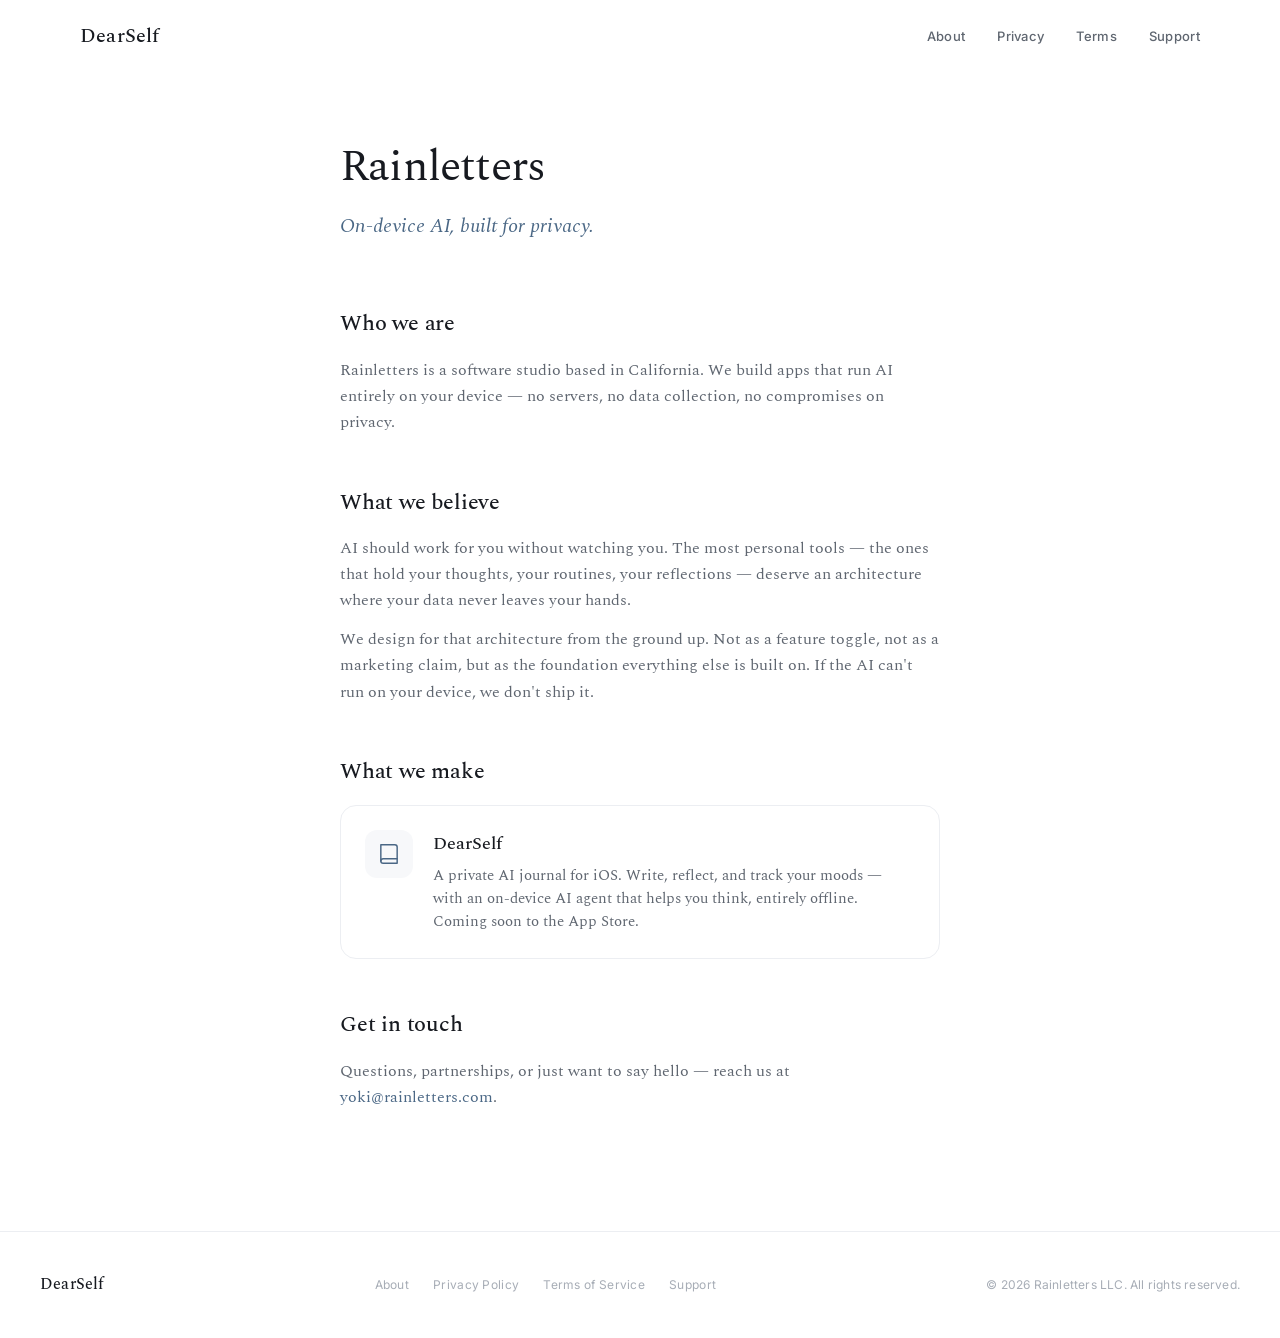
==== about.html @ c1f1ed00 "Initial website for DearSelf — landing, privacy, terms, support, about pages Static site for GitHub " ====
<!DOCTYPE html>
<html lang="en">
<head>
<meta charset="utf-8" />
<title>About — Rainletters</title>
<meta name="viewport" content="width=device-width, initial-scale=1" />
<link rel="preconnect" href="https://fonts.googleapis.com" />
<link rel="preconnect" href="https://fonts.gstatic.com" crossorigin />
<link href="https://fonts.googleapis.com/css2?family=Spectral:ital,wght@0,300;0,400;0,500;0,600;1,300;1,400&family=Inter:wght@400;500;600&display=swap" rel="stylesheet" />
<link rel="stylesheet" href="style.css" />
</head>
<body>

<nav class="nav">
  <a href="/" class="nav-logo">DearSelf</a>
  <div class="nav-links">
    <a href="/about.html">About</a>
    <a href="/privacy.html">Privacy</a>
    <a href="/terms.html">Terms</a>
    <a href="/support.html">Support</a>
  </div>
</nav>

<div class="about-page">
  <section class="about-hero">
    <h1>Rainletters</h1>
    <p class="about-tagline">On-device AI, built for privacy.</p>
  </section>

  <section class="about-body">
    <div class="about-block">
      <h2>Who we are</h2>
      <p>
        Rainletters is a software studio based in California. We build apps
        that run AI entirely on your device — no servers, no data collection,
        no compromises on privacy.
      </p>
    </div>

    <div class="about-block">
      <h2>What we believe</h2>
      <p>
        AI should work for you without watching you. The most personal
        tools — the ones that hold your thoughts, your routines, your
        reflections — deserve an architecture where your data never
        leaves your hands.
      </p>
      <p>
        We design for that architecture from the ground up. Not as a feature
        toggle, not as a marketing claim, but as the foundation everything
        else is built on. If the AI can't run on your device, we don't ship it.
      </p>
    </div>

    <div class="about-block">
      <h2>What we make</h2>
      <div class="about-product">
        <div class="about-product-icon">
          <svg width="28" height="28" viewBox="0 0 24 24" fill="none" stroke="#4a6785" stroke-width="1.25" stroke-linecap="round" stroke-linejoin="round">
            <path d="M5 4 H 17 A 2 2 0 0 1 19 6 V 20 H 7 A 2 2 0 0 1 5 18 Z" />
            <path d="M5 18 A 2 2 0 0 1 7 16 H 19" />
          </svg>
        </div>
        <div>
          <h3><a href="/">DearSelf</a></h3>
          <p>
            A private AI journal for iOS. Write, reflect, and track your
            moods — with an on-device AI agent that helps you think, entirely
            offline. Coming soon to the App Store.
          </p>
        </div>
      </div>
    </div>

    <div class="about-block">
      <h2>Get in touch</h2>
      <p>
        Questions, partnerships, or just want to say hello — reach us at
        <a href="mailto:yoki@rainletters.com">yoki@rainletters.com</a>.
      </p>
    </div>
  </section>
</div>

<footer class="footer">
  <div class="footer-inner">
    <div class="footer-brand">DearSelf</div>
    <div class="footer-links">
      <a href="/about.html">About</a>
      <a href="/privacy.html">Privacy Policy</a>
      <a href="/terms.html">Terms of Service</a>
      <a href="/support.html">Support</a>
    </div>
    <div class="footer-copy">&copy; 2026 Rainletters LLC. All rights reserved.</div>
  </div>
</footer>

</body>
</html>
---- style.css ----
/* DearSelf — Website Styles
   Palette & typography from the app's "Quiet" default theme */

:root {
  --paper: #ffffff;
  --tint: #f7f8fa;
  --ink: #171a20;
  --ink2: #5f6670;
  --ink3: #a7adb6;
  --rule: #eceef2;
  --hair: #e2e5ea;
  --accent: #4a6785;
  --serif: "Spectral", "Cormorant Garamond", Georgia, serif;
  --sans: "Inter", -apple-system, BlinkMacSystemFont, system-ui, sans-serif;
}

*, *::before, *::after {
  margin: 0;
  padding: 0;
  box-sizing: border-box;
}

html {
  font-size: 16px;
  -webkit-font-smoothing: antialiased;
  -moz-osx-font-smoothing: grayscale;
  scroll-behavior: smooth;
}

body {
  font-family: var(--sans);
  color: var(--ink);
  background: var(--paper);
  line-height: 1.6;
}

/* ── Nav ────────────────────────────────────────────────────── */

.nav {
  display: flex;
  align-items: center;
  justify-content: space-between;
  padding: 20px 40px;
  max-width: 1200px;
  margin: 0 auto;
}

.nav-logo {
  font-family: var(--serif);
  font-size: 20px;
  font-weight: 500;
  color: var(--ink);
  text-decoration: none;
  letter-spacing: 0.2px;
}

.nav-links {
  display: flex;
  gap: 32px;
}

.nav-links a {
  font-family: var(--sans);
  font-size: 13px;
  font-weight: 500;
  color: var(--ink2);
  text-decoration: none;
  letter-spacing: 0.3px;
  transition: color 0.15s;
}

.nav-links a:hover {
  color: var(--ink);
}

/* ── Hero ───────────────────────────────────────────────────── */

.hero {
  display: flex;
  align-items: center;
  justify-content: center;
  gap: 80px;
  padding: 80px 40px 60px;
  max-width: 1200px;
  margin: 0 auto;
}

.hero-text {
  max-width: 480px;
  flex-shrink: 0;
}

.hero-text h1 {
  font-family: var(--serif);
  font-size: 52px;
  font-weight: 400;
  line-height: 1.1;
  letter-spacing: -0.8px;
  color: var(--ink);
}

.hero-text h1 em {
  font-style: italic;
  color: var(--accent);
}

.hero-sub {
  font-family: var(--serif);
  font-size: 18px;
  line-height: 1.65;
  color: var(--ink2);
  margin-top: 24px;
  font-weight: 400;
}

.hero-cta {
  margin-top: 36px;
}

.badge {
  display: inline-block;
  font-family: var(--sans);
  font-size: 12px;
  font-weight: 500;
  letter-spacing: 1.2px;
  text-transform: uppercase;
  color: var(--accent);
  padding: 10px 22px;
  border: 1px solid var(--rule);
  border-radius: 999px;
}

/* ── Phone mockup ───────────────────────────────────────────── */

.hero-device {
  flex-shrink: 0;
}

.phone-frame {
  width: 280px;
  height: 580px;
  border-radius: 36px;
  background: var(--paper);
  box-shadow:
    0 40px 80px rgba(0,0,0,0.10),
    0 0 0 1px rgba(0,0,0,0.08);
  overflow: hidden;
  position: relative;
}

.phone-notch {
  position: absolute;
  top: 8px;
  left: 50%;
  transform: translateX(-50%);
  width: 90px;
  height: 26px;
  border-radius: 16px;
  background: #000;
  z-index: 10;
}

.phone-screen {
  padding: 52px 0 0;
  height: 100%;
  display: flex;
  flex-direction: column;
}

.screen-bar {
  display: flex;
  align-items: center;
  justify-content: space-between;
  padding: 8px 18px 6px;
}

.screen-title {
  font-family: var(--serif);
  font-size: 14px;
  font-weight: 500;
  letter-spacing: 0.2px;
}

.screen-heading {
  padding: 4px 18px 12px;
  display: flex;
  align-items: baseline;
  gap: 8px;
}

.screen-heading-main {
  font-family: var(--serif);
  font-size: 22px;
  font-weight: 400;
  letter-spacing: -0.3px;
}

.screen-heading-meta {
  font-family: var(--sans);
  font-size: 9px;
  color: var(--ink3);
  letter-spacing: 0.4px;
}

.screen-entries {
  flex: 1;
  overflow: hidden;
  padding: 0;
}

.screen-entry {
  display: flex;
  align-items: flex-start;
  gap: 0;
  padding: 10px 18px 12px;
  border-top: 1px solid var(--rule);
}

.entry-date {
  width: 42px;
  flex-shrink: 0;
  padding-top: 1px;
}

.entry-day {
  font-family: var(--serif);
  font-size: 24px;
  font-weight: 400;
  line-height: 0.95;
  letter-spacing: -0.8px;
  display: block;
}

.entry-day-cont {
  display: block;
  width: 1px;
  height: 12px;
  background: var(--hair);
  margin: 6px auto 0;
}

.entry-month {
  font-family: var(--sans);
  font-size: 8px;
  letter-spacing: 1.2px;
  text-transform: uppercase;
  color: var(--ink3);
  margin-top: 3px;
  display: block;
}

.entry-body {
  flex: 1;
  min-width: 0;
  padding: 0 10px 0 4px;
}

.entry-mood {
  font-family: var(--sans);
  font-size: 9px;
  font-weight: 500;
  letter-spacing: 0.6px;
  text-transform: uppercase;
  margin-bottom: 3px;
}

.entry-title {
  font-family: var(--serif);
  font-size: 13px;
  font-weight: 500;
  line-height: 1.25;
  margin-bottom: 2px;
}

.entry-preview {
  font-family: var(--serif);
  font-size: 11px;
  line-height: 1.45;
  color: var(--ink2);
  display: -webkit-box;
  -webkit-line-clamp: 2;
  -webkit-box-orient: vertical;
  overflow: hidden;
}

.entry-visual {
  width: 40px;
  height: 40px;
  border-radius: 10px;
  flex-shrink: 0;
  display: flex;
  align-items: center;
  justify-content: center;
  background: var(--tint);
  border: 1px solid var(--rule);
}

.entry-photo {
  overflow: hidden;
  padding: 0;
  background: none;
}

.entry-photo img {
  width: 100%;
  height: 100%;
  object-fit: cover;
  display: block;
}

/* ── Mood strip ─────────────────────────────────────────────── */

.moods-strip {
  padding: 40px 40px;
  border-top: 1px solid var(--rule);
  border-bottom: 1px solid var(--rule);
}

.moods-inner {
  max-width: 800px;
  margin: 0 auto;
  display: flex;
  justify-content: center;
  gap: 28px;
  flex-wrap: wrap;
}

.mood-item {
  display: flex;
  flex-direction: column;
  align-items: center;
  gap: 8px;
}

.mood-ring {
  width: 52px;
  height: 52px;
  border-radius: 52px;
  background: var(--ring-bg, #f7f8fa);
  border: 1px solid var(--ring-border, #eceef2);
  display: flex;
  align-items: center;
  justify-content: center;
  transition: transform 0.2s ease, box-shadow 0.2s ease;
}

.mood-ring:hover {
  transform: translateY(-2px);
  box-shadow: 0 4px 12px rgba(0,0,0,0.06);
}

.mood-item span {
  font-family: var(--serif);
  font-style: italic;
  font-size: 13px;
  color: var(--ink2);
}

/* ── Features ───────────────────────────────────────────────── */

.features {
  padding: 100px 40px;
  max-width: 1200px;
  margin: 0 auto;
}

.section-header {
  text-align: center;
  margin-bottom: 64px;
}

.section-header h2 {
  font-family: var(--serif);
  font-size: 36px;
  font-weight: 400;
  letter-spacing: -0.5px;
}

.section-header p {
  font-family: var(--serif);
  font-size: 17px;
  color: var(--ink2);
  margin-top: 12px;
  max-width: 520px;
  margin-left: auto;
  margin-right: auto;
  line-height: 1.6;
}

.features-grid {
  display: grid;
  grid-template-columns: repeat(3, 1fr);
  gap: 32px;
}

.feature-card {
  padding: 32px;
  border-radius: 16px;
  border: 1px solid var(--rule);
  background: var(--paper);
  transition: box-shadow 0.2s ease, transform 0.2s ease;
}

.feature-card:hover {
  box-shadow: 0 8px 32px rgba(0,0,0,0.05);
  transform: translateY(-2px);
}

.feature-icon {
  width: 48px;
  height: 48px;
  border-radius: 12px;
  background: var(--tint);
  display: flex;
  align-items: center;
  justify-content: center;
  margin-bottom: 20px;
}

.feature-card h3 {
  font-family: var(--serif);
  font-size: 19px;
  font-weight: 500;
  margin-bottom: 10px;
  letter-spacing: -0.2px;
}

.feature-card p {
  font-family: var(--serif);
  font-size: 14.5px;
  line-height: 1.6;
  color: var(--ink2);
}

/* ── Privacy callout ────────────────────────────────────────── */

.privacy-callout {
  padding: 80px 40px;
  background: var(--tint);
  border-top: 1px solid var(--rule);
  border-bottom: 1px solid var(--rule);
}

.callout-inner {
  max-width: 640px;
  margin: 0 auto;
  text-align: center;
}

.callout-icon {
  margin-bottom: 24px;
}

.callout-inner h2 {
  font-family: var(--serif);
  font-size: 32px;
  font-weight: 400;
  line-height: 1.25;
  letter-spacing: -0.4px;
}

.callout-inner p {
  font-family: var(--serif);
  font-size: 16px;
  line-height: 1.7;
  color: var(--ink2);
  margin-top: 20px;
}

.text-link {
  display: inline-block;
  font-family: var(--sans);
  font-size: 13px;
  font-weight: 500;
  color: var(--accent);
  text-decoration: none;
  margin-top: 20px;
  letter-spacing: 0.2px;
  transition: color 0.15s;
}

.text-link:hover {
  color: var(--ink);
}

/* ── Coming soon ────────────────────────────────────────────── */

.coming-soon {
  padding: 100px 40px;
  text-align: center;
  max-width: 640px;
  margin: 0 auto;
}

.mascot {
  margin-bottom: 28px;
}

.mascot-disc {
  width: 140px;
  height: 140px;
  border-radius: 140px;
  background: radial-gradient(ellipse at 32% 28%, #e8b88a 0%, #cf9460 75%, #b97f48 100%);
  box-shadow: 0 18px 36px rgba(176,108,52,0.22), 0 4px 12px rgba(176,108,52,0.14);
  display: flex;
  align-items: center;
  justify-content: center;
  margin: 0 auto;
}

.coming-soon h2 {
  font-family: var(--serif);
  font-size: 32px;
  font-weight: 400;
  letter-spacing: -0.4px;
}

.coming-soon p {
  font-family: var(--serif);
  font-size: 16px;
  color: var(--ink2);
  margin-top: 12px;
  line-height: 1.6;
}

/* ── Footer ─────────────────────────────────────────────────── */

.footer {
  border-top: 1px solid var(--rule);
  padding: 40px;
}

.footer-inner {
  max-width: 1200px;
  margin: 0 auto;
  display: flex;
  align-items: center;
  justify-content: space-between;
  flex-wrap: wrap;
  gap: 20px;
}

.footer-brand {
  font-family: var(--serif);
  font-size: 16px;
  font-weight: 500;
  color: var(--ink);
  letter-spacing: 0.2px;
}

.footer-links {
  display: flex;
  gap: 24px;
}

.footer-links a {
  font-family: var(--sans);
  font-size: 12px;
  color: var(--ink3);
  text-decoration: none;
  letter-spacing: 0.3px;
  transition: color 0.15s;
}

.footer-links a:hover {
  color: var(--ink);
}

.footer-copy {
  font-family: var(--sans);
  font-size: 12px;
  color: var(--ink3);
  letter-spacing: 0.2px;
}

/* ── Legal pages ────────────────────────────────────────────── */

.legal {
  max-width: 680px;
  margin: 0 auto;
  padding: 60px 40px 120px;
}

.legal h1 {
  font-family: var(--serif);
  font-size: 38px;
  font-weight: 400;
  letter-spacing: -0.5px;
  margin-bottom: 8px;
}

.legal .legal-date {
  font-family: var(--sans);
  font-size: 12px;
  color: var(--ink3);
  letter-spacing: 0.6px;
  text-transform: uppercase;
  margin-bottom: 48px;
  display: block;
}

.legal h2 {
  font-family: var(--serif);
  font-size: 22px;
  font-weight: 500;
  margin-top: 48px;
  margin-bottom: 16px;
  letter-spacing: -0.2px;
}

.legal h3 {
  font-family: var(--serif);
  font-size: 17px;
  font-weight: 500;
  margin-top: 32px;
  margin-bottom: 12px;
}

.legal p {
  font-family: var(--serif);
  font-size: 15.5px;
  line-height: 1.7;
  color: var(--ink2);
  margin-bottom: 16px;
}

.legal ul, .legal ol {
  font-family: var(--serif);
  font-size: 15.5px;
  line-height: 1.7;
  color: var(--ink2);
  margin-bottom: 16px;
  padding-left: 24px;
}

.legal li {
  margin-bottom: 8px;
}

.legal a {
  color: var(--accent);
  text-decoration: none;
  transition: color 0.15s;
}

.legal a:hover {
  color: var(--ink);
}

.legal strong {
  color: var(--ink);
  font-weight: 500;
}

/* ── Support page ───────────────────────────────────────────── */

.support-section {
  max-width: 680px;
  margin: 0 auto;
  padding: 60px 40px 120px;
}

.support-section h1 {
  font-family: var(--serif);
  font-size: 38px;
  font-weight: 400;
  letter-spacing: -0.5px;
  margin-bottom: 12px;
}

.support-section .support-intro {
  font-family: var(--serif);
  font-size: 17px;
  color: var(--ink2);
  line-height: 1.65;
  margin-bottom: 48px;
}

.support-card {
  padding: 32px;
  border: 1px solid var(--rule);
  border-radius: 16px;
  margin-bottom: 24px;
}

.support-card h2 {
  font-family: var(--serif);
  font-size: 20px;
  font-weight: 500;
  margin-bottom: 8px;
}

.support-card p {
  font-family: var(--serif);
  font-size: 15px;
  color: var(--ink2);
  line-height: 1.6;
}

.support-card a {
  color: var(--accent);
  text-decoration: none;
}

.support-card a:hover {
  color: var(--ink);
}

.contact-form {
  margin-top: 24px;
  display: flex;
  flex-direction: column;
  gap: 16px;
}

.form-field {
  display: flex;
  flex-direction: column;
  gap: 6px;
}

.form-field label {
  font-family: var(--sans);
  font-size: 12px;
  font-weight: 500;
  color: var(--ink2);
  letter-spacing: 0.4px;
}

.form-field input,
.form-field textarea {
  font-family: var(--serif);
  font-size: 15px;
  padding: 10px 14px;
  border: 1px solid var(--rule);
  border-radius: 10px;
  background: var(--paper);
  color: var(--ink);
  outline: none;
  transition: border-color 0.15s;
  line-height: 1.5;
}

.form-field input:focus,
.form-field textarea:focus {
  border-color: var(--accent);
}

.form-field textarea {
  min-height: 120px;
  resize: vertical;
}

.form-submit {
  font-family: var(--sans);
  font-size: 13px;
  font-weight: 500;
  letter-spacing: 0.3px;
  color: var(--paper);
  background: var(--ink);
  border: none;
  padding: 12px 28px;
  border-radius: 999px;
  cursor: pointer;
  align-self: flex-start;
  transition: background 0.15s;
}

.form-submit:hover {
  background: var(--accent);
}

/* ── About page ─────────────────────────────────────────────── */

.about-page {
  max-width: 680px;
  margin: 0 auto;
  padding: 60px 40px 120px;
}

.about-hero {
  margin-bottom: 64px;
}

.about-hero h1 {
  font-family: var(--serif);
  font-size: 44px;
  font-weight: 400;
  letter-spacing: -0.8px;
}

.about-tagline {
  font-family: var(--serif);
  font-size: 20px;
  font-style: italic;
  color: var(--accent);
  margin-top: 8px;
}

.about-body {
  display: flex;
  flex-direction: column;
  gap: 48px;
}

.about-block h2 {
  font-family: var(--serif);
  font-size: 22px;
  font-weight: 500;
  letter-spacing: -0.2px;
  margin-bottom: 16px;
}

.about-block p {
  font-family: var(--serif);
  font-size: 15.5px;
  line-height: 1.7;
  color: var(--ink2);
  margin-bottom: 12px;
}

.about-block p:last-child {
  margin-bottom: 0;
}

.about-block a {
  color: var(--accent);
  text-decoration: none;
  transition: color 0.15s;
}

.about-block a:hover {
  color: var(--ink);
}

.about-product {
  display: flex;
  gap: 20px;
  align-items: flex-start;
  padding: 24px;
  border: 1px solid var(--rule);
  border-radius: 16px;
}

.about-product-icon {
  width: 48px;
  height: 48px;
  border-radius: 12px;
  background: var(--tint);
  display: flex;
  align-items: center;
  justify-content: center;
  flex-shrink: 0;
}

.about-product h3 {
  font-family: var(--serif);
  font-size: 18px;
  font-weight: 500;
  margin-bottom: 6px;
}

.about-product h3 a {
  color: var(--ink);
  text-decoration: none;
  transition: color 0.15s;
}

.about-product h3 a:hover {
  color: var(--accent);
}

.about-product p {
  font-family: var(--serif);
  font-size: 14.5px;
  line-height: 1.6;
  color: var(--ink2);
  margin-bottom: 0;
}

/* ── Responsive ─────────────────────────────────────────────── */

@media (max-width: 900px) {
  .hero {
    flex-direction: column;
    text-align: center;
    gap: 48px;
    padding: 60px 24px 40px;
  }

  .hero-text {
    max-width: 100%;
  }

  .hero-text h1 {
    font-size: 38px;
  }

  .features-grid {
    grid-template-columns: repeat(2, 1fr);
    gap: 24px;
  }

  .nav {
    padding: 16px 24px;
  }

  .nav-links {
    gap: 20px;
  }

  .features,
  .privacy-callout,
  .coming-soon {
    padding-left: 24px;
    padding-right: 24px;
  }
}

@media (max-width: 600px) {
  .hero-text h1 {
    font-size: 32px;
  }

  .hero-sub {
    font-size: 16px;
  }

  .phone-frame {
    width: 240px;
    height: 500px;
    border-radius: 30px;
  }

  .features-grid {
    grid-template-columns: 1fr;
  }

  .moods-inner {
    gap: 16px;
  }

  .mood-ring {
    width: 44px;
    height: 44px;
  }

  .mood-ring svg {
    width: 20px;
    height: 20px;
  }

  .footer-inner {
    flex-direction: column;
    text-align: center;
    gap: 12px;
  }

  .legal,
  .support-section {
    padding: 40px 20px 80px;
  }

  .legal h1,
  .support-section h1 {
    font-size: 30px;
  }

  .callout-inner h2 {
    font-size: 26px;
  }
}
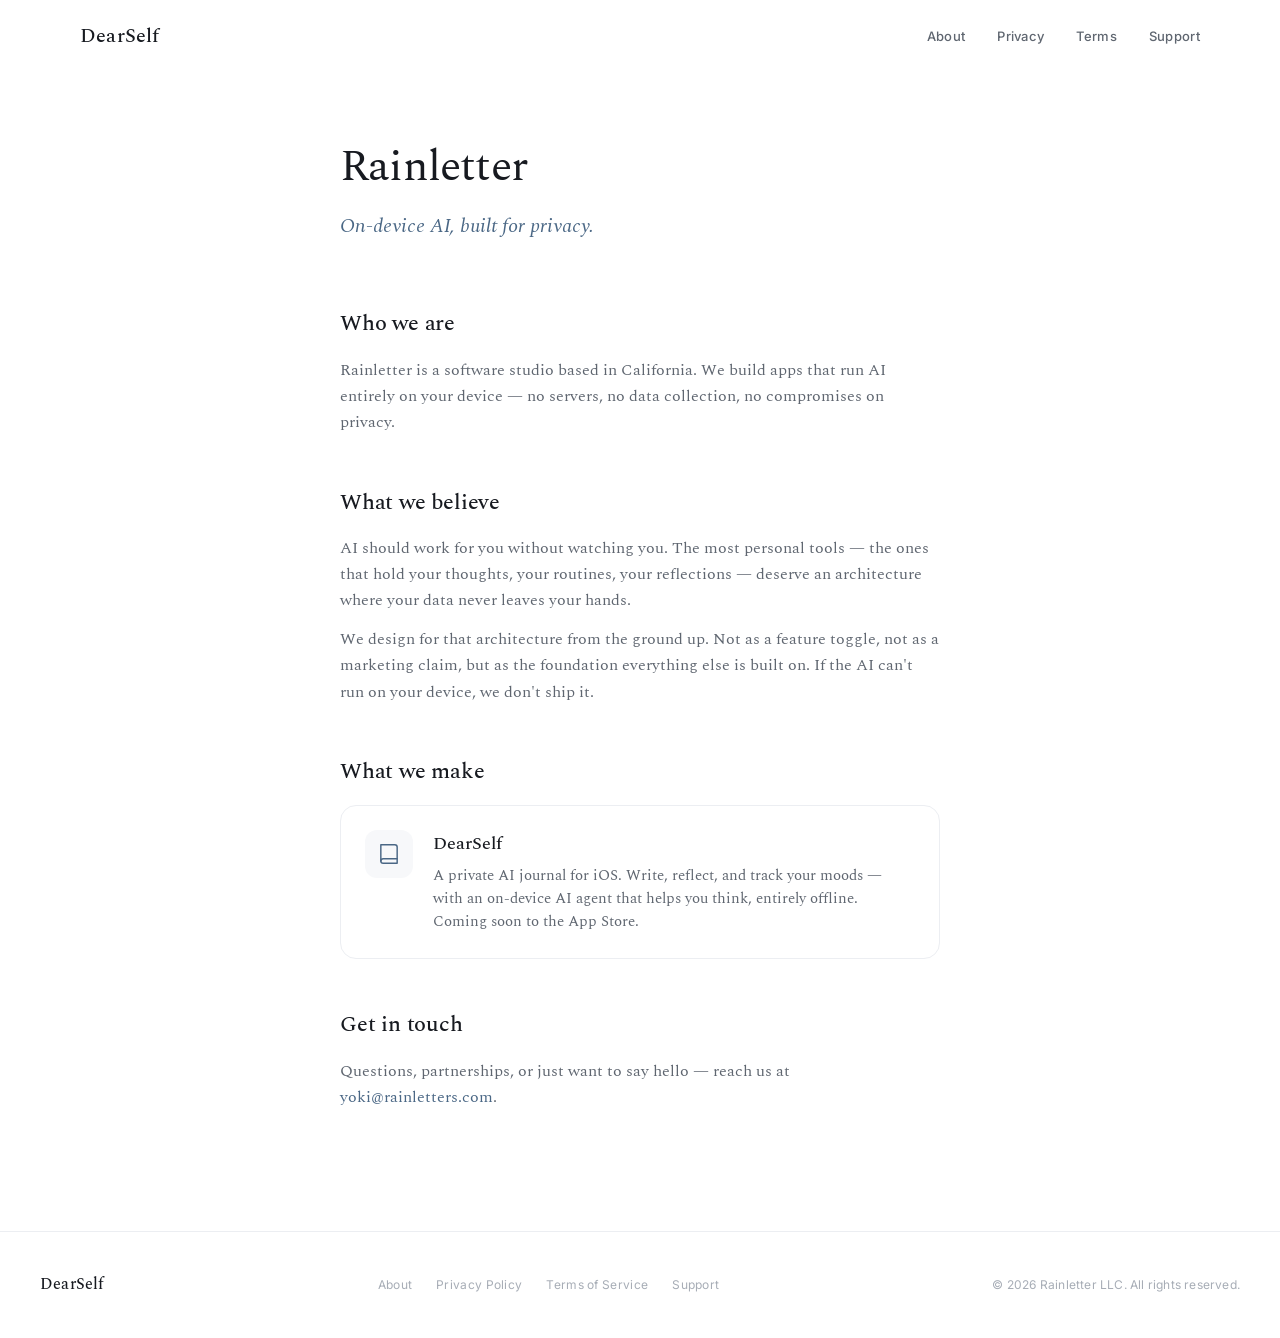
==== commit 253edd83: "Rename Rainletters to Rainletter LLC across all pages Co-Authored-By: Claude Opus 4.6 <noreply@anthr" ====
--- a/about.html
+++ b/about.html
@@ -2,7 +2,7 @@
 <html lang="en">
 <head>
 <meta charset="utf-8" />
-<title>About — Rainletters</title>
+<title>About — Rainletter LLC</title>
 <meta name="viewport" content="width=device-width, initial-scale=1" />
 <link rel="preconnect" href="https://fonts.googleapis.com" />
 <link rel="preconnect" href="https://fonts.gstatic.com" crossorigin />
@@ -12,18 +12,18 @@
 <body>
 
 <nav class="nav">
-  <a href="/" class="nav-logo">DearSelf</a>
+  <a href="./" class="nav-logo">DearSelf</a>
   <div class="nav-links">
-    <a href="/about.html">About</a>
-    <a href="/privacy.html">Privacy</a>
-    <a href="/terms.html">Terms</a>
-    <a href="/support.html">Support</a>
+    <a href="./about.html">About</a>
+    <a href="./privacy.html">Privacy</a>
+    <a href="./terms.html">Terms</a>
+    <a href="./support.html">Support</a>
   </div>
 </nav>
 
 <div class="about-page">
   <section class="about-hero">
-    <h1>Rainletters</h1>
+    <h1>Rainletter</h1>
     <p class="about-tagline">On-device AI, built for privacy.</p>
   </section>
 
@@ -31,7 +31,7 @@
     <div class="about-block">
       <h2>Who we are</h2>
       <p>
-        Rainletters is a software studio based in California. We build apps
+        Rainletter is a software studio based in California. We build apps
         that run AI entirely on your device — no servers, no data collection,
         no compromises on privacy.
       </p>
@@ -62,7 +62,7 @@
           </svg>
         </div>
         <div>
-          <h3><a href="/">DearSelf</a></h3>
+          <h3><a href="./">DearSelf</a></h3>
           <p>
             A private AI journal for iOS. Write, reflect, and track your
             moods — with an on-device AI agent that helps you think, entirely
@@ -86,12 +86,12 @@
   <div class="footer-inner">
     <div class="footer-brand">DearSelf</div>
     <div class="footer-links">
-      <a href="/about.html">About</a>
-      <a href="/privacy.html">Privacy Policy</a>
-      <a href="/terms.html">Terms of Service</a>
-      <a href="/support.html">Support</a>
+      <a href="./about.html">About</a>
+      <a href="./privacy.html">Privacy Policy</a>
+      <a href="./terms.html">Terms of Service</a>
+      <a href="./support.html">Support</a>
     </div>
-    <div class="footer-copy">&copy; 2026 Rainletters LLC. All rights reserved.</div>
+    <div class="footer-copy">&copy; 2026 Rainletter LLC. All rights reserved.</div>
   </div>
 </footer>
 
